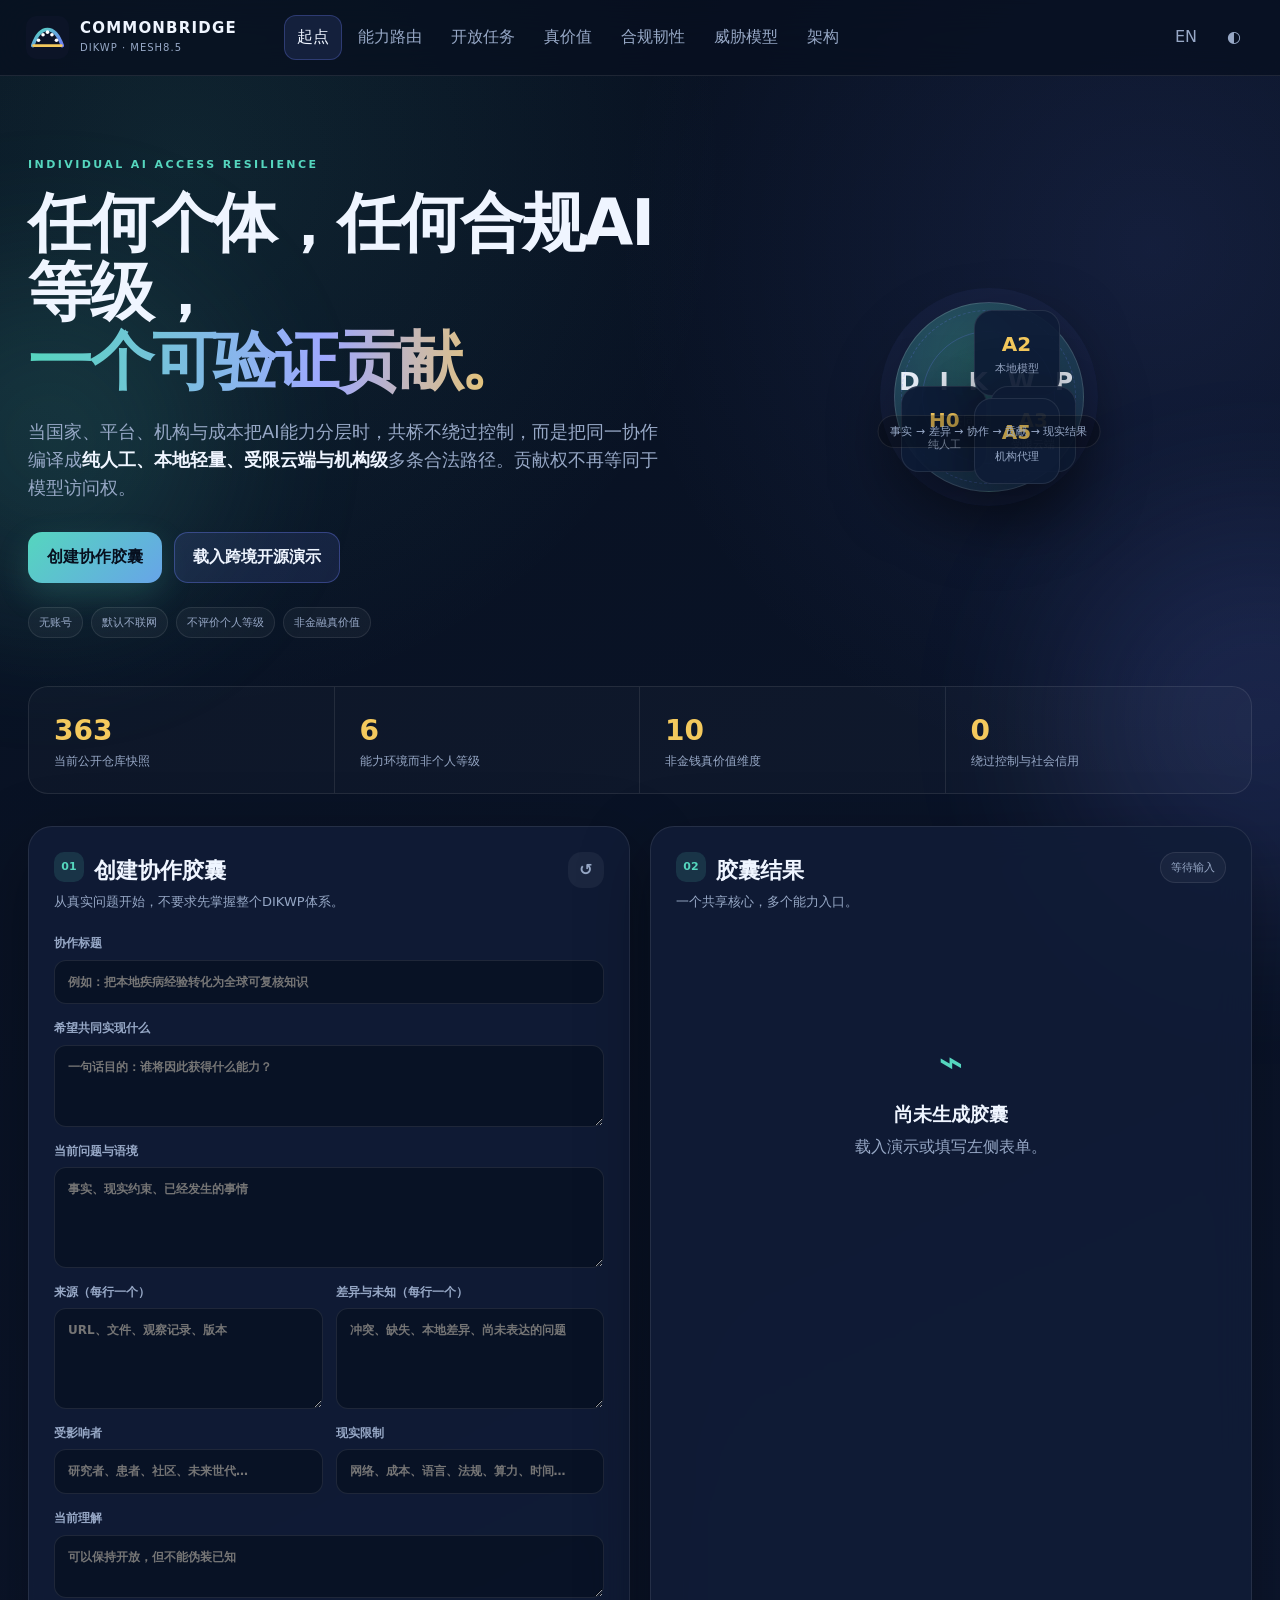
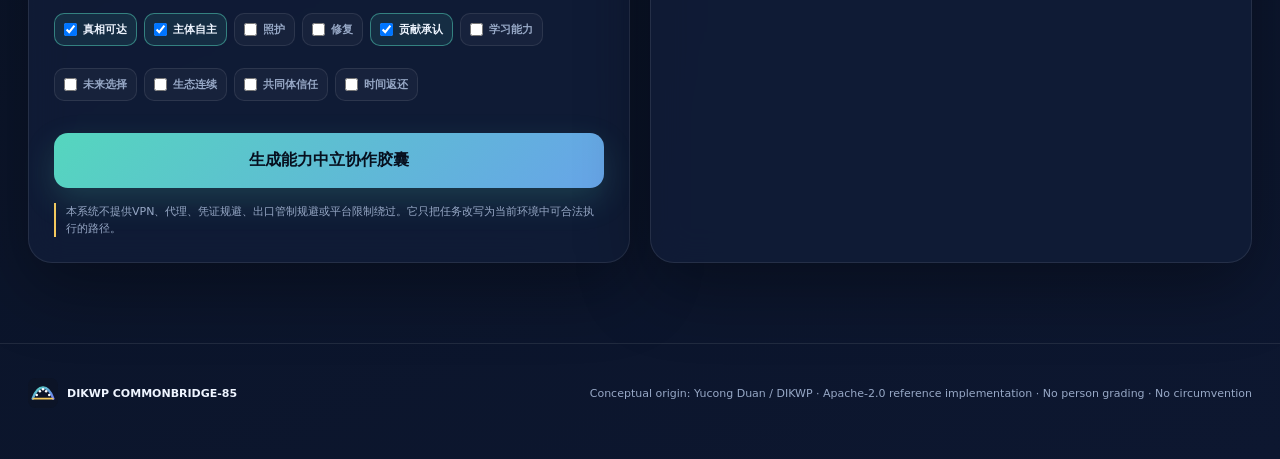
==== source-distribution/DIKWP_COMMONBRIDGE_85_v1.0.0-867617ef44/source/index.html @ e7e474ba "Expose archived source with bilingual entry points and provenance Preserve all original remote root " ====
<!doctype html>
<html lang="zh-CN">
<head>
  <meta charset="utf-8">
  <meta name="viewport" content="width=device-width, initial-scale=1">
  <meta name="description" content="任何个体、任何合规AI等级、一个可验证贡献。DIKWP COMMONBRIDGE-85离线优先协作系统。">
  <title>共桥 COMMONBRIDGE-85</title>
  <link rel="icon" href="assets/logo.svg" type="image/svg+xml">
  <link rel="manifest" href="manifest.webmanifest">
  <meta name="theme-color" content="#07101f">
  <link rel="stylesheet" href="assets/styles.css">
</head>
<body>
  <div class="ambient ambient-a"></div><div class="ambient ambient-b"></div>
  <header class="topbar">
    <a class="brand" href="#home" aria-label="COMMONBRIDGE-85 home">
      <img src="assets/logo.svg" alt="COMMONBRIDGE-85 标志">
      <span><b>COMMONBRIDGE</b><small>DIKWP · MESH8.5</small></span>
    </a>
    <nav class="topnav" aria-label="Main navigation">
      <button data-view="home" class="active">起点</button>
      <button data-view="route">能力路由</button>
      <button data-view="calls">开放任务</button>
      <button data-view="value">真价值</button>
      <button data-view="policy">合规韧性</button>
      <button data-view="threat">威胁模型</button>
      <button data-view="architecture">架构</button>
    </nav>
    <div class="top-actions">
      <button id="langBtn" class="ghost">EN</button>
      <button id="themeBtn" class="ghost" aria-label="切换主题">◐</button>
    </div>
  </header>

  <main>
    <section id="view-home" class="view active">
      <div class="hero">
        <div class="hero-copy">
          <div class="eyebrow">INDIVIDUAL AI ACCESS RESILIENCE</div>
          <h1>任何个体，任何合规AI等级，<br><span>一个可验证贡献。</span></h1>
          <p>当国家、平台、机构与成本把AI能力分层时，共桥不绕过控制，而是把同一协作编译成<strong>纯人工、本地轻量、受限云端与机构级</strong>多条合法路径。贡献权不再等同于模型访问权。</p>
          <div class="hero-actions"><button class="primary" data-scroll="#capsule">创建协作胶囊</button><button class="secondary" id="loadDemo">载入跨境开源演示</button></div>
          <div class="promise-row"><span>无账号</span><span>默认不联网</span><span>不评价个人等级</span><span>非金融真价值</span></div>
        </div>
        <div class="hero-visual" aria-label="Capability-neutral collaboration map">
          <div class="orbit orbit-1"></div><div class="orbit orbit-2"></div>
          <div class="core-node"><b>D I K W P</b><small>共同语义核心</small></div>
          <div class="sat sat-1"><b>H0</b><small>纯人工</small></div>
          <div class="sat sat-2"><b>A2</b><small>本地模型</small></div>
          <div class="sat sat-3"><b>A3</b><small>受限云端</small></div>
          <div class="sat sat-4"><b>A5</b><small>机构代理</small></div>
          <div class="worldline">事实 → 差异 → 协作 → 贡献 → 现实结果</div>
        </div>
      </div>

      <div class="metric-strip">
        <div><strong>363</strong><span>当前公开仓库快照</span></div>
        <div><strong>6</strong><span>能力环境而非个人等级</span></div>
        <div><strong>10</strong><span>非金钱真价值维度</span></div>
        <div><strong>0</strong><span>绕过控制与社会信用</span></div>
      </div>

      <section id="capsule" class="workspace two-col">
        <div class="panel form-panel">
          <div class="panel-head"><div><span class="step">01</span><h2>创建协作胶囊</h2><p>从真实问题开始，不要求先掌握整个DIKWP体系。</p></div><button id="clearBtn" class="icon-btn" title="清空">↺</button></div>
          <label>协作标题<input id="title" placeholder="例如：把本地疾病经验转化为全球可复核知识"></label>
          <label>希望共同实现什么<textarea id="purpose" rows="3" placeholder="一句话目的：谁将因此获得什么能力？"></textarea></label>
          <label>当前问题与语境<textarea id="problem" rows="4" placeholder="事实、现实约束、已经发生的事情"></textarea></label>
          <div class="field-grid">
            <label>来源（每行一个）<textarea id="sources" rows="4" placeholder="URL、文件、观察记录、版本"></textarea></label>
            <label>差异与未知（每行一个）<textarea id="differences" rows="4" placeholder="冲突、缺失、本地差异、尚未表达的问题"></textarea></label>
          </div>
          <div class="field-grid">
            <label>受影响者<input id="affected" placeholder="研究者、患者、社区、未来世代…"></label>
            <label>现实限制<input id="constraints" placeholder="网络、成本、语言、法规、算力、时间…"></label>
          </div>
          <label>当前理解<textarea id="understanding" rows="2" placeholder="可以保持开放，但不能伪装已知"></textarea></label>
          <div class="value-picker" id="valuePicker" aria-label="非金钱真价值"></div>
          <button id="compileBtn" class="primary full">生成能力中立协作胶囊</button>
          <p class="boundary">本系统不提供VPN、代理、凭证规避、出口管制规避或平台限制绕过。它只把任务改写为当前环境中可合法执行的路径。</p>
        </div>

        <div class="panel result-panel">
          <div class="panel-head"><div><span class="step">02</span><h2>胶囊结果</h2><p>一个共享核心，多个能力入口。</p></div><div class="badge" id="capsuleStatus">等待输入</div></div>
          <div id="capsuleEmpty" class="empty-state"><div class="empty-icon">⌁</div><h3>尚未生成胶囊</h3><p>载入演示或填写左侧表单。</p></div>
          <div id="capsuleResult" class="hidden">
            <div class="decision-card"><small>唯一首选行动</small><h3 id="primaryAction"></h3><div class="idline"><span id="capsuleId"></span><button id="copyCapsule">复制JSON</button><button id="downloadCapsule">下载</button></div></div>
            <div class="dikwp-grid">
              <article class="d-card"><b>D</b><h4>来源与事实</h4><div id="dOut"></div></article>
              <article class="i-card"><b>I</b><h4>差异与未知</h4><div id="iOut"></div></article>
              <article class="k-card"><b>K</b><h4>当前理解</h4><div id="kOut"></div></article>
              <article class="w-card"><b>W</b><h4>受影响世界</h4><div id="wOut"></div></article>
              <article class="p-card"><b>P</b><h4>目的与行动</h4><div id="pOut"></div></article>
            </div>
            <div class="task-list"><h3>能力中立任务分解</h3><div id="taskCards"></div></div>
          </div>
        </div>
      </section>
    </section>

    <section id="view-route" class="view">
      <div class="section-title"><span>CAPABILITY-NEUTRAL COMPILER</span><h1>不让模型访问权决定贡献权</h1><p>描述当前环境，而不是给人永久分级。每个环境档案都有时效，可以随地点、时间与政策改变。</p></div>
      <div class="workspace two-col route-workspace">
        <div class="panel form-panel">
          <div class="panel-head"><div><span class="step">03</span><h2>声明当前环境</h2></div></div>
          <label>能力环境<select id="tier"></select></label>
          <div class="toggle-grid">
            <label class="toggle"><input type="checkbox" id="network"><span></span>网络可用</label>
            <label class="toggle"><input type="checkbox" id="cloud"><span></span>允许云端AI</label>
            <label class="toggle"><input type="checkbox" id="local"><span></span>允许本地AI</label>
            <label class="toggle"><input type="checkbox" id="qualified"><span></span>有合格领域复核者</label>
          </div>
          <div class="field-grid"><label>数据输出<select id="dataExport"><option value="public_only">仅公开数据</option><option value="hash_only">仅哈希与汇总</option><option value="local_only">仅本地</option><option value="none">禁止输出</option></select></label><label>身份披露<select id="identity"><option value="pseudonymous">化名</option><option value="minimal">最小披露</option><option value="public">公开</option></select></label></div>
          <label>司法辖区标签<input id="jurisdiction" value="USER_DECLARED" placeholder="仅用于记录，不提供法律结论"></label>
          <label>技能<input id="skills" placeholder="翻译、临床、编程、社区经验、复核…"></label>
          <button id="routeBtn" class="primary full">生成当前环境的合法协作路径</button>
          <p class="boundary">“能力环境”不是人的价值等级，不用于就业、信贷、社会资格、边境或公民评分。</p>
        </div>
        <div class="panel result-panel">
          <div class="panel-head"><div><span class="step">04</span><h2>路由计划</h2><p>优先保留纯人工和本地路径。</p></div><div class="badge" id="routeStatus">等待胶囊</div></div>
          <div id="routeEmpty" class="empty-state"><div class="empty-icon">⇄</div><h3>先生成协作胶囊</h3><p>随后系统会为当前环境编译路径。</p></div>
          <div id="routeResult" class="hidden"><div class="decision-card"><small>当前唯一首选任务</small><h3 id="routePrimary"></h3><div class="idline"><span id="routeId"></span><button id="copyRoute">复制JSON</button></div></div><div id="routeTable"></div></div>
        </div>
      </div>
    </section>

    <section id="view-calls" class="view">
      <div class="section-title"><span>PROACTIVE OPEN CALLS</span><h1>系统主动寻找缺失贡献，而不是等待中心机构分配资格</h1><p>优先发布纯人工、本地知识、翻译、独立复核和现实结果任务。</p></div>
      <div class="panel wide"><div class="panel-head"><div><h2>开放任务雷达</h2><p>没有资金也可以贡献；没有高等级模型也可以贡献。</p></div><button id="refreshCalls" class="secondary">重新生成</button></div><div id="openCalls" class="call-grid"></div></div>
    </section>

    <section id="view-value" class="view">
      <div class="section-title"><span>NON-MONETARY TRUE VALUE</span><h1>记录贡献，不把人变成分数</h1><p>真价值凭证不可交易、不可转让、不可形成社会信用，只在具体任务与观察结果范围内成立。</p></div>
      <div class="workspace two-col">
        <div class="panel form-panel">
          <div class="panel-head"><div><span class="step">05</span><h2>登记贡献</h2></div></div>
          <label>贡献者显示名<input id="contributor" placeholder="可使用化名"></label>
          <label>任务ID<input id="taskId" placeholder="将自动带入首选任务"></label>
          <label>贡献摘要<textarea id="contributionSummary" rows="4" placeholder="完成了什么？保留了哪些差异？"></textarea></label>
          <label>来源与工件<textarea id="contributionSources" rows="3" placeholder="每行一个URL、文件名或内容摘要"></textarea></label>
          <label>尚未解决<textarea id="contributionUnresolved" rows="2"></textarea></label>
          <button id="contributeBtn" class="primary full">生成贡献记录</button>
          <hr>
          <label>现实结果<textarea id="outcomeSummary" rows="3" placeholder="只有观察到结果后，才能形成观察型真价值凭证"></textarea></label>
          <div class="field-grid"><label>受益者<input id="benefited" placeholder="谁实际受益"></label><label>负担或伤害<input id="burdened" placeholder="谁承担了什么"></label></div>
          <label>结果证据<textarea id="outcomeEvidence" rows="3" placeholder="每行一个可复核证据"></textarea></label>
          <div class="value-picker" id="receiptValuePicker"></div>
          <label class="toggle"><input type="checkbox" id="observed"><span></span>现实效果已经观察</label>
          <button id="receiptBtn" class="secondary full">生成非金融真价值凭证</button>
        </div>
        <div class="panel result-panel"><div class="panel-head"><div><h2>贡献与真价值</h2><p>一次贡献不能变成对人格的永久评价。</p></div></div><div id="valueEmpty" class="empty-state"><div class="empty-icon">∞</div><h3>尚未登记贡献</h3></div><div id="valueResult" class="hidden"></div></div>
      </div>
    </section>

    <section id="view-policy" class="view">
      <div class="section-title"><span>COMPLIANCE-FIRST RESILIENCE</span><h1>不突破法律边界，突破能力垄断</h1><p>控制越严格，系统越应保留人工、离线、可解释、最小数据和可申诉路径，而不是制造秘密规避。</p></div>
      <div class="policy-grid">
        <article><b>01</b><h3>任务分级，不给人分级</h3><p>系统只描述当前工具环境与任务敏感度。它不形成永久个人等级，也不用于社会资格判断。</p></article>
        <article><b>02</b><h3>降级执行，不绕过控制</h3><p>云端受限时转向本地或人工；数据不能输出时仅交换模式、摘要、聚合或哈希。</p></article>
        <article><b>03</b><h3>延迟容忍交换</h3><p>内容寻址ZIP可经用户合法控制的文件、邮件、移动存储或机构通道交换并离线核验。</p></article>
        <article><b>04</b><h3>生成内容可识别</h3><p>保留模型、版本、提示、人工修订和来源元数据，不帮助删除或伪造生成标识。</p></article>
        <article><b>05</b><h3>高影响最小复核</h3><p>医疗、法律、金融、就业和公共安全的决定性步骤进入合格复核，不让所有前置工作停摆。</p></article>
        <article><b>06</b><h3>政策档案由用户声明</h3><p>参考实现不假装自动给出全球法律意见；当地义务应由合法主体更新和复核。</p></article>
      </div>
    </section>

    <section id="view-threat" class="view">
      <div class="section-title"><span>ADVERSARIAL HUMAN MODEL</span><h1>把人性想得足够现实，才能保护开放合作</h1><p>系统默认会遭遇来源剥离、免费劳动抽取、冒充、门槛滥用、数据投毒和价值凭证游戏化。</p></div>
      <div class="threat-table" id="threatTable"></div>
    </section>

    <section id="view-architecture" class="view">
      <div class="section-title"><span>SOVEREIGN & PORTABLE</span><h1>一个共享协议，不依赖一个平台或一个模型</h1><p>D/I/K/W/P是协作核心；模型、国家、平台和算力只是可替换载体。</p></div>
      <div class="architecture-map">
        <div class="arch-row"><div class="arch-node people">个体与社区<br><small>需要 · 本地知识 · 主体权</small></div><div class="arrow">→</div><div class="arch-node capsule">协作胶囊<br><small>D/I/K/W/P · 来源 · 任务 · 权利</small></div><div class="arrow">→</div><div class="arch-node router">能力中立编译器<br><small>人工 / 本地 / 云端 / 机构</small></div></div>
        <div class="arch-row"><div class="arch-node profile">环境与政策档案<br><small>用户声明 · 有时效 · 非个人等级</small></div><div class="arrow">↕</div><div class="arch-node exchange">离线交换包<br><small>Manifest · SHA-256 · 可延迟</small></div><div class="arrow">↕</div><div class="arch-node ledger">贡献与真价值账本<br><small>非金融 · 范围有限 · 可纠错</small></div></div>
        <div class="arch-row"><div class="arch-node mesh">MESH8.5责任世界线<br><small>执行 · 现实效果 · 纠错 · 受影响者声音</small></div></div>
      </div>
      <div class="architecture-notes"><div><h3>核心不变量</h3><ul><li>不绕过法律或技术控制</li><li>不把人评级</li><li>不把真价值金融化</li><li>不让高算力垄断问题生成权</li><li>不以输出替代现实效果</li></ul></div><div><h3>主动循环</h3><ol><li>发现尚未表达的本地问题</li><li>生成最低能力可完成的任务</li><li>匹配贡献者而非排名人</li><li>保存来源与署名</li><li>观察现实结果</li><li>纠错并再开放</li></ol></div></div>
    </section>
  </main>

  <footer><div><img src="assets/logo.svg" alt=""><b>DIKWP COMMONBRIDGE-85</b></div><p>Conceptual origin: Yucong Duan / DIKWP · Apache-2.0 reference implementation · No person grading · No circumvention</p></footer>
  <div id="toast" role="status"></div>
  <script src="assets/app.js"></script>
</body>
</html>
---- source-distribution/DIKWP_COMMONBRIDGE_85_v1.0.0-867617ef44/source/assets/styles.css ----
:root{
  --bg:#07101f;--bg2:#0d1730;--panel:rgba(17,29,55,.86);--panel2:#111f3c;--text:#eff5ff;--muted:#97a8c6;
  --line:rgba(255,255,255,.09);--mint:#55d6be;--blue:#7082ff;--gold:#f4c95d;--red:#ff7e87;--shadow:0 24px 70px rgba(0,0,0,.35);
  --radius:24px;--radius2:16px;--max:1480px;
}
[data-theme="light"]{--bg:#eef4fb;--bg2:#f8fbff;--panel:rgba(255,255,255,.88);--panel2:#fff;--text:#101b31;--muted:#5b6b86;--line:rgba(14,32,64,.12);--shadow:0 20px 55px rgba(31,58,98,.12)}
*{box-sizing:border-box}html{scroll-behavior:smooth}body{margin:0;background:radial-gradient(circle at 14% 8%,rgba(85,214,190,.1),transparent 25%),radial-gradient(circle at 90% 12%,rgba(112,130,255,.11),transparent 25%),linear-gradient(155deg,var(--bg),var(--bg2));color:var(--text);font-family:"Noto Sans CJK SC","Microsoft YaHei",Inter,system-ui,sans-serif;min-height:100vh;line-height:1.55}.ambient{position:fixed;border-radius:50%;filter:blur(85px);opacity:.15;pointer-events:none;z-index:-2}.ambient-a{width:340px;height:340px;background:var(--mint);left:-120px;top:30%}.ambient-b{width:400px;height:400px;background:var(--blue);right:-180px;top:58%}button,input,textarea,select{font:inherit}.topbar{position:sticky;top:0;z-index:50;height:76px;display:flex;align-items:center;gap:28px;padding:0 max(26px,calc((100vw - var(--max))/2));background:rgba(7,16,31,.74);backdrop-filter:blur(20px);border-bottom:1px solid var(--line)}[data-theme="light"] .topbar{background:rgba(246,250,255,.8)}.brand{display:flex;align-items:center;gap:11px;color:var(--text);text-decoration:none;min-width:230px}.brand img{width:43px;height:43px}.brand span{display:grid;line-height:1.05}.brand b{font-size:15px;letter-spacing:.08em}.brand small{font-size:10px;color:var(--muted);margin-top:6px;letter-spacing:.1em}.topnav{display:flex;gap:3px;overflow:auto;scrollbar-width:none;flex:1}.topnav button,.ghost{border:0;background:transparent;color:var(--muted);padding:10px 13px;border-radius:12px;cursor:pointer;white-space:nowrap;transition:.2s}.topnav button:hover,.topnav button.active,.ghost:hover{background:rgba(112,130,255,.12);color:var(--text)}.topnav button.active{box-shadow:inset 0 0 0 1px rgba(112,130,255,.28)}.top-actions{display:flex;gap:4px}.view{display:none;max-width:var(--max);margin:auto;padding:0 28px 80px}.view.active{display:block}.hero{min-height:610px;display:grid;grid-template-columns:1.1fr .9fr;align-items:center;gap:54px;padding:66px 0 34px}.eyebrow,.section-title>span{font-size:11px;letter-spacing:.22em;color:var(--mint);font-weight:800}.hero h1{font-size:clamp(42px,5vw,72px);line-height:1.08;margin:16px 0 22px;letter-spacing:-.035em}.hero h1 span{background:linear-gradient(90deg,var(--mint),#9ea8ff 60%,var(--gold));-webkit-background-clip:text;background-clip:text;color:transparent}.hero-copy>p{font-size:18px;color:var(--muted);max-width:760px}.hero-copy strong{color:var(--text)}.hero-actions{display:flex;gap:12px;margin:30px 0 24px}.primary,.secondary,.icon-btn{border:0;cursor:pointer;border-radius:14px;font-weight:750;transition:.2s}.primary{background:linear-gradient(135deg,var(--mint),#67a4e8);color:#07101f;padding:13px 19px;box-shadow:0 12px 32px rgba(85,214,190,.18)}.primary:hover{transform:translateY(-1px);box-shadow:0 16px 34px rgba(85,214,190,.25)}.secondary{background:rgba(112,130,255,.12);color:var(--text);border:1px solid rgba(112,130,255,.35);padding:12px 18px}.full{width:100%;padding:15px 18px}.promise-row{display:flex;gap:8px;flex-wrap:wrap}.promise-row span,.badge,.tag{font-size:11px;padding:6px 10px;border-radius:99px;border:1px solid var(--line);background:rgba(255,255,255,.04);color:var(--muted)}.hero-visual{position:relative;aspect-ratio:1/1;max-width:540px;margin:auto;display:grid;place-items:center}.orbit{position:absolute;border:1px solid rgba(112,130,255,.25);border-radius:50%}.orbit-1{inset:15%}.orbit-2{inset:4%;border-style:dashed;animation:spin 28s linear infinite}@keyframes spin{to{transform:rotate(360deg)}}.core-node{width:190px;height:190px;border-radius:50%;display:grid;place-content:center;text-align:center;background:radial-gradient(circle at 40% 30%,rgba(85,214,190,.35),rgba(28,45,83,.95));box-shadow:0 0 0 14px rgba(112,130,255,.06),0 30px 70px rgba(0,0,0,.3);border:1px solid rgba(255,255,255,.15)}.core-node b{font-size:25px;letter-spacing:.22em}.core-node small{color:var(--muted);margin-top:9px}.sat{position:absolute;width:86px;height:86px;border-radius:18px;display:grid;place-content:center;text-align:center;background:rgba(14,28,54,.93);border:1px solid var(--line);box-shadow:var(--shadow)}[data-theme="light"] .sat{background:rgba(255,255,255,.94)}.sat b{font-size:20px;color:var(--gold)}.sat small{font-size:11px;color:var(--muted)}.sat-1{left:4%;top:44%}.sat-2{top:4%;left:42%}.sat-3{right:4%;top:44%}.sat-4{bottom:4%;left:42%}.worldline{position:absolute;bottom:23%;left:50%;transform:translateX(-50%);width:max-content;font-size:11px;color:var(--muted);background:rgba(0,0,0,.24);border:1px solid var(--line);padding:7px 12px;border-radius:99px}.metric-strip{display:grid;grid-template-columns:repeat(4,1fr);border:1px solid var(--line);border-radius:20px;background:rgba(255,255,255,.025);overflow:hidden;margin-bottom:32px}.metric-strip>div{padding:22px 25px;border-right:1px solid var(--line);display:grid}.metric-strip>div:last-child{border-right:0}.metric-strip strong{font-size:28px;color:var(--gold)}.metric-strip span{font-size:12px;color:var(--muted)}.workspace{display:grid;gap:20px}.two-col{grid-template-columns:1fr 1fr}.panel{background:var(--panel);border:1px solid var(--line);border-radius:var(--radius);box-shadow:var(--shadow);padding:25px;backdrop-filter:blur(18px)}.wide{margin-top:28px}.panel-head{display:flex;justify-content:space-between;align-items:flex-start;gap:16px;margin-bottom:22px}.panel-head h2{margin:2px 0;font-size:22px}.panel-head p{margin:4px 0 0;color:var(--muted);font-size:13px}.step{display:inline-grid;place-items:center;width:30px;height:30px;border-radius:10px;background:rgba(85,214,190,.14);color:var(--mint);font-size:11px;font-weight:800;float:left;margin-right:10px}.icon-btn{width:36px;height:36px;background:rgba(255,255,255,.05);color:var(--muted)}label{display:grid;gap:7px;margin-bottom:15px;color:var(--muted);font-size:12px;font-weight:650}input,textarea,select{width:100%;background:rgba(4,12,26,.52);color:var(--text);border:1px solid var(--line);border-radius:12px;padding:12px 13px;outline:none;resize:vertical}[data-theme="light"] input,[data-theme="light"] textarea,[data-theme="light"] select{background:#f6f9fd}input:focus,textarea:focus,select:focus{border-color:rgba(85,214,190,.65);box-shadow:0 0 0 3px rgba(85,214,190,.1)}.field-grid{display:grid;grid-template-columns:1fr 1fr;gap:13px}.value-picker{display:flex;gap:7px;flex-wrap:wrap;margin:7px 0 17px}.value-chip{display:flex;align-items:center;gap:6px;padding:7px 9px;border-radius:10px;background:rgba(255,255,255,.035);border:1px solid var(--line);font-size:11px;color:var(--muted);cursor:pointer}.value-chip:has(input:checked){border-color:rgba(85,214,190,.5);color:var(--text);background:rgba(85,214,190,.1)}.value-chip input{width:auto;margin:0}.boundary{font-size:11px;color:var(--muted);border-left:2px solid var(--gold);padding-left:10px;margin:15px 0 0}.empty-state{min-height:320px;display:grid;place-content:center;text-align:center;color:var(--muted)}.empty-state h3{color:var(--text);margin:6px 0}.empty-state p{margin:0}.empty-icon{font-size:42px;color:var(--mint)}.hidden{display:none!important}.decision-card{border:1px solid rgba(85,214,190,.24);background:linear-gradient(135deg,rgba(85,214,190,.12),rgba(112,130,255,.08));border-radius:18px;padding:18px;margin-bottom:17px}.decision-card small{color:var(--mint);font-weight:800;letter-spacing:.08em}.decision-card h3{font-size:20px;margin:6px 0 14px}.idline{display:flex;align-items:center;gap:8px;flex-wrap:wrap;color:var(--muted);font-size:10px}.idline span{margin-right:auto}.idline button{border:1px solid var(--line);background:rgba(255,255,255,.04);color:var(--muted);border-radius:8px;padding:5px 8px;cursor:pointer}.dikwp-grid{display:grid;grid-template-columns:repeat(5,1fr);gap:8px}.dikwp-grid article{min-height:150px;border-radius:14px;padding:13px;border:1px solid var(--line);background:rgba(255,255,255,.025)}.dikwp-grid article>b{font-size:20px}.dikwp-grid h4{font-size:12px;margin:3px 0 9px}.dikwp-grid div{font-size:10px;color:var(--muted);overflow-wrap:anywhere}.dikwp-grid ul{padding-left:14px;margin:0}.d-card>b{color:#64d7f0}.i-card>b{color:#ff9b8a}.k-card>b{color:#b4a1ff}.w-card>b{color:#f4c95d}.p-card>b{color:#55d6be}.task-list h3{font-size:14px;margin:19px 0 10px}.task-item{display:grid;grid-template-columns:36px 1fr auto;gap:10px;align-items:center;padding:10px 0;border-top:1px solid var(--line)}.task-icon{width:32px;height:32px;border-radius:9px;display:grid;place-items:center;background:rgba(112,130,255,.12);color:var(--blue);font-size:11px}.task-item b{font-size:12px}.task-item p{font-size:10px;color:var(--muted);margin:2px 0}.task-item .tag{font-size:9px}.section-title{padding:70px 0 24px;max-width:920px}.section-title h1{font-size:clamp(32px,4vw,56px);line-height:1.12;margin:10px 0 15px;letter-spacing:-.03em}.section-title p{font-size:16px;color:var(--muted)}.toggle-grid{display:grid;grid-template-columns:1fr 1fr;gap:9px;margin-bottom:15px}.toggle{display:flex;align-items:center;gap:9px;border:1px solid var(--line);border-radius:12px;padding:11px;margin:0;cursor:pointer}.toggle input{display:none}.toggle span{width:33px;height:19px;border-radius:20px;background:rgba(255,255,255,.09);position:relative;transition:.2s}.toggle span:after{content:"";width:13px;height:13px;border-radius:50%;background:var(--muted);position:absolute;left:3px;top:3px;transition:.2s}.toggle input:checked+span{background:rgba(85,214,190,.28)}.toggle input:checked+span:after{transform:translateX(14px);background:var(--mint)}.route-table{display:grid;gap:8px}.route-row{display:grid;grid-template-columns:30px 1.1fr .7fr .9fr;gap:9px;align-items:center;border:1px solid var(--line);border-radius:13px;padding:10px}.route-row .status{font-size:9px;color:var(--gold)}.route-row .route{font-size:9px;color:var(--muted);overflow-wrap:anywhere}.call-grid{display:grid;grid-template-columns:repeat(3,1fr);gap:12px}.call-card{border:1px solid var(--line);border-radius:16px;padding:16px;background:rgba(255,255,255,.025);transition:.2s}.call-card:hover{transform:translateY(-2px);border-color:rgba(85,214,190,.35)}.call-card h3{font-size:14px;margin:7px 0}.call-card p{font-size:11px;color:var(--muted)}.call-meta{display:flex;gap:5px;flex-wrap:wrap}.call-meta span{font-size:9px;padding:4px 7px;border-radius:8px;background:rgba(112,130,255,.1);color:var(--muted)}hr{border:0;border-top:1px solid var(--line);margin:20px 0}.value-receipt{border:1px solid rgba(244,201,93,.28);background:linear-gradient(135deg,rgba(244,201,93,.11),rgba(85,214,190,.05));border-radius:18px;padding:18px}.value-vector{display:grid;grid-template-columns:1fr 1fr;gap:8px;margin-top:13px}.value-dim{display:flex;justify-content:space-between;padding:8px;border-radius:10px;border:1px solid var(--line);font-size:10px;color:var(--muted)}.value-dim.on{color:var(--text);border-color:rgba(244,201,93,.35);background:rgba(244,201,93,.07)}.policy-grid{display:grid;grid-template-columns:repeat(3,1fr);gap:14px}.policy-grid article{background:var(--panel);border:1px solid var(--line);border-radius:18px;padding:20px}.policy-grid article>b{color:var(--mint);font-size:12px}.policy-grid h3{font-size:17px;margin:10px 0 7px}.policy-grid p{font-size:12px;color:var(--muted)}.threat-table{display:grid;gap:10px}.threat-row{display:grid;grid-template-columns:.7fr 1.3fr 1.5fr;gap:14px;border:1px solid var(--line);border-radius:15px;padding:15px;background:var(--panel)}.threat-row h3{font-size:14px;margin:0}.threat-row p{font-size:11px;color:var(--muted);margin:0}.threat-row strong{font-size:11px;color:var(--gold)}.architecture-map{display:grid;gap:22px;padding:30px;background:var(--panel);border:1px solid var(--line);border-radius:var(--radius);box-shadow:var(--shadow)}.arch-row{display:flex;align-items:center;justify-content:center;gap:14px}.arch-node{min-width:210px;text-align:center;border-radius:16px;padding:18px;border:1px solid var(--line);background:rgba(255,255,255,.025);font-weight:750}.arch-node small{font-weight:400;color:var(--muted)}.arch-node.capsule,.arch-node.mesh{border-color:rgba(85,214,190,.35);background:rgba(85,214,190,.08)}.arch-node.router{border-color:rgba(112,130,255,.35);background:rgba(112,130,255,.08)}.arrow{font-size:24px;color:var(--muted)}.architecture-notes{display:grid;grid-template-columns:1fr 1fr;gap:15px;margin-top:15px}.architecture-notes>div{background:var(--panel);border:1px solid var(--line);border-radius:18px;padding:20px}.architecture-notes li{color:var(--muted);margin:7px 0;font-size:12px}footer{max-width:var(--max);margin:auto;padding:30px 28px 46px;border-top:1px solid var(--line);display:flex;justify-content:space-between;gap:20px;align-items:center;color:var(--muted);font-size:11px}footer div{display:flex;align-items:center;gap:9px;color:var(--text)}footer img{width:30px;height:30px}#toast{position:fixed;bottom:24px;left:50%;transform:translate(-50%,20px);opacity:0;background:#101c35;color:#fff;padding:10px 15px;border-radius:11px;border:1px solid var(--line);z-index:100;transition:.2s;pointer-events:none}#toast.show{opacity:1;transform:translate(-50%,0)}
@media(max-width:1080px){.topnav{display:none}.hero{grid-template-columns:1fr}.hero-visual{max-width:440px}.two-col{grid-template-columns:1fr}.call-grid,.policy-grid{grid-template-columns:1fr 1fr}.dikwp-grid{grid-template-columns:repeat(3,1fr)}.threat-row{grid-template-columns:1fr}.arch-row{flex-wrap:wrap}.arrow{transform:rotate(90deg)}}
@media(max-width:700px){.topbar{padding:0 15px}.brand{min-width:auto}.brand span{display:none}.view{padding:0 14px 60px}.hero{padding-top:38px}.hero h1{font-size:39px}.hero-copy>p{font-size:15px}.hero-visual{max-width:330px}.sat{width:64px;height:64px}.core-node{width:145px;height:145px}.core-node b{font-size:19px}.worldline{display:none}.metric-strip{grid-template-columns:1fr 1fr}.metric-strip>div:nth-child(2){border-right:0}.metric-strip>div:nth-child(-n+2){border-bottom:1px solid var(--line)}.field-grid,.toggle-grid,.value-vector,.architecture-notes{grid-template-columns:1fr}.dikwp-grid{grid-template-columns:1fr 1fr}.call-grid,.policy-grid{grid-template-columns:1fr}.panel{padding:18px}.route-row{grid-template-columns:26px 1fr}.route-row .status,.route-row .route{grid-column:2}.arch-node{min-width:100%;width:100%}.hero-actions{flex-direction:column}.hero-actions button{width:100%}footer{flex-direction:column;align-items:flex-start}}
@media print{.topbar,.hero-actions,.form-panel,footer,#toast{display:none!important}body{background:white;color:#111}.view{display:block!important;page-break-after:always}.panel,.architecture-map{box-shadow:none;background:white;border:1px solid #ddd}.result-panel{width:100%}.hero{min-height:auto}.hero-visual{display:none}}
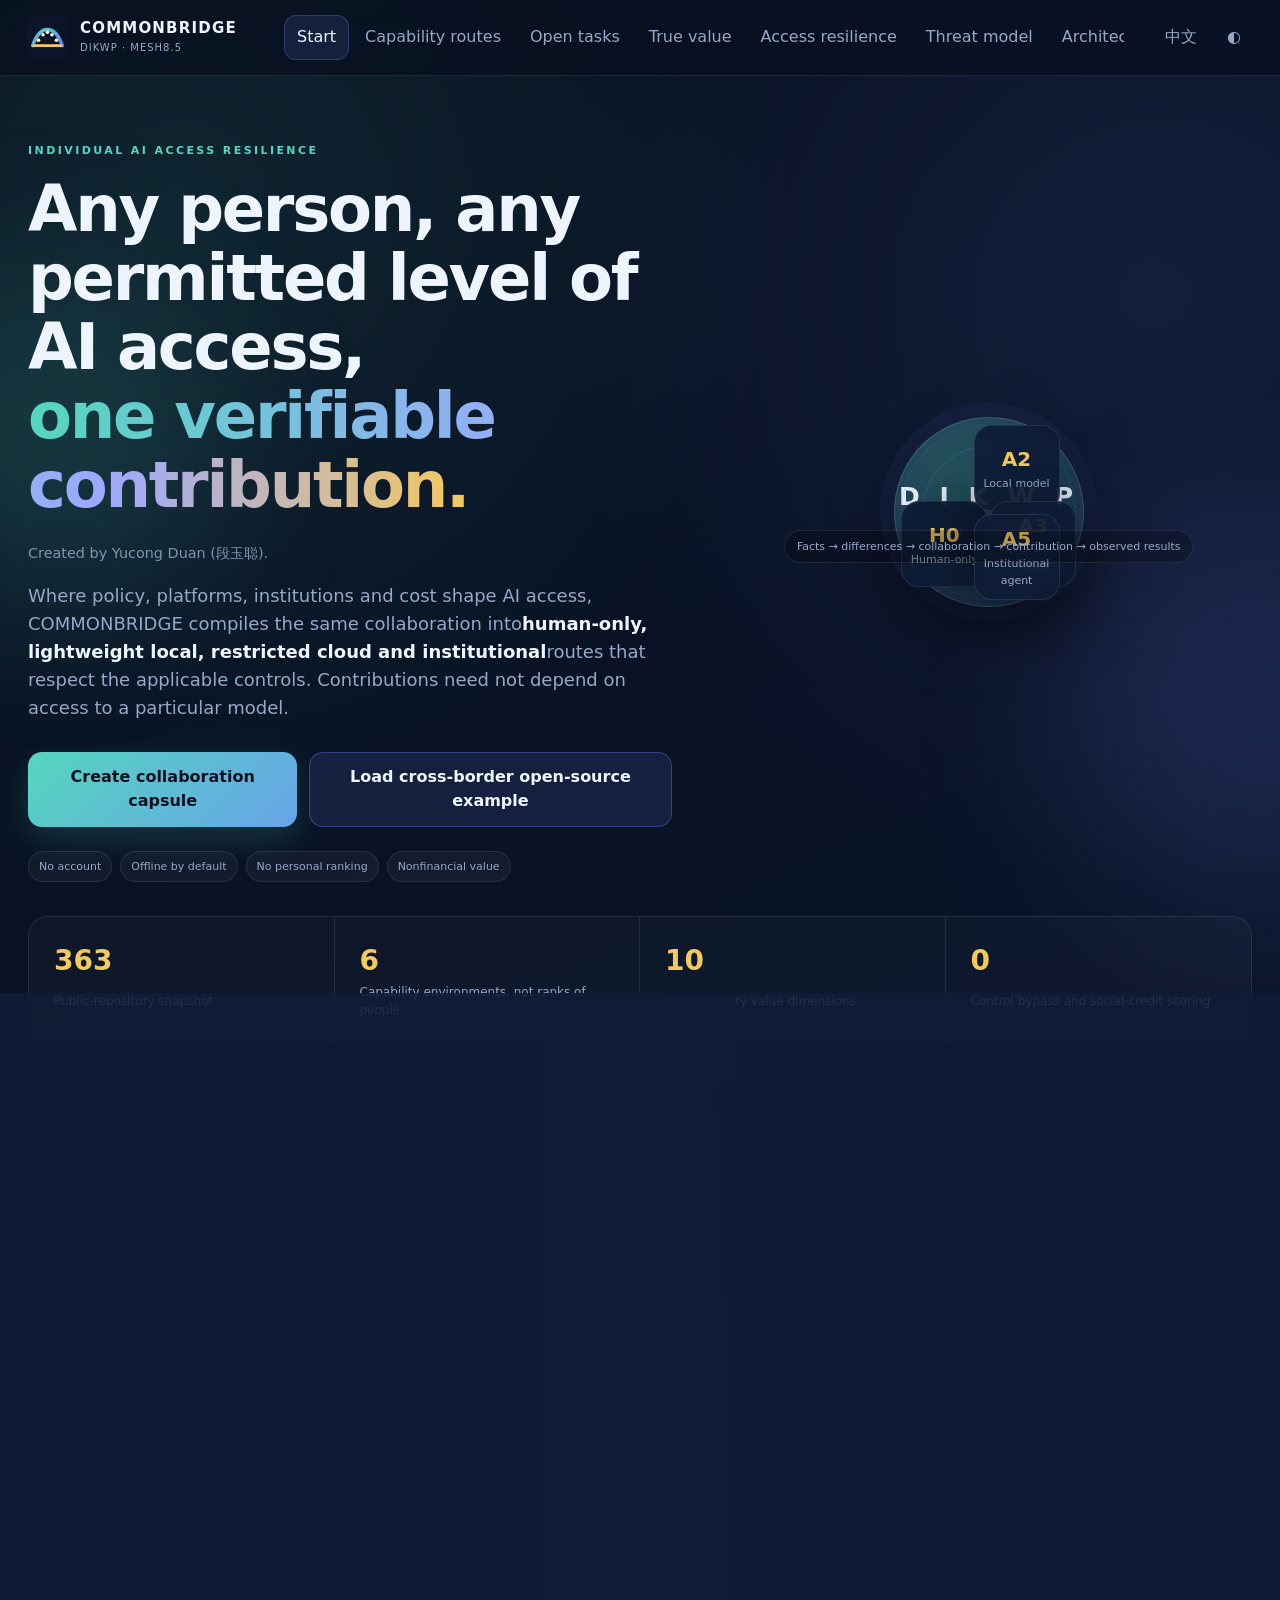
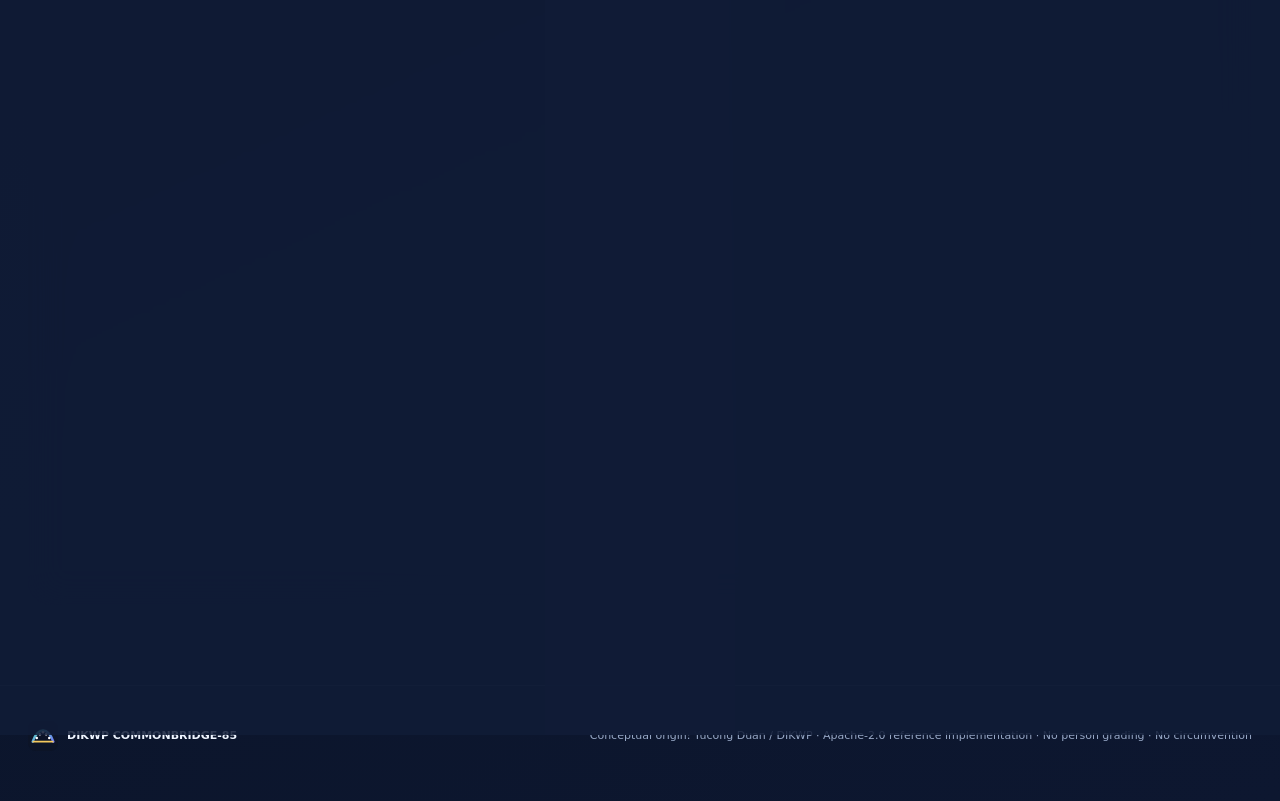
==== commit d384fa6d: "Make the interface English-first and clarify project authorship Add Yucong Duan (段玉聪) as project cre" ====
--- a/source-distribution/DIKWP_COMMONBRIDGE_85_v1.0.0-867617ef44/source/index.html
+++ b/source-distribution/DIKWP_COMMONBRIDGE_85_v1.0.0-867617ef44/source/index.html
@@ -1,5 +1,5 @@
 <!doctype html>
-<html lang="zh-CN">
+<html lang="en">
 <head>
   <meta charset="utf-8">
   <meta name="viewport" content="width=device-width, initial-scale=1">
@@ -9,6 +9,7 @@
   <link rel="manifest" href="manifest.webmanifest">
   <meta name="theme-color" content="#07101f">
   <link rel="stylesheet" href="assets/styles.css">
+<meta name="author" content="Yucong Duan (段玉聪)">
 </head>
 <body>
   <div class="ambient ambient-a"></div><div class="ambient ambient-b"></div>
@@ -38,6 +39,7 @@
         <div class="hero-copy">
           <div class="eyebrow">INDIVIDUAL AI ACCESS RESILIENCE</div>
           <h1>任何个体，任何合规AI等级，<br><span>一个可验证贡献。</span></h1>
+<p data-project-creator="true" style="font-size:.9rem;line-height:1.5;opacity:.85;margin:.5rem 0 1rem">Created by Yucong Duan (段玉聪).</p>
           <p>当国家、平台、机构与成本把AI能力分层时，共桥不绕过控制，而是把同一协作编译成<strong>纯人工、本地轻量、受限云端与机构级</strong>多条合法路径。贡献权不再等同于模型访问权。</p>
           <div class="hero-actions"><button class="primary" data-scroll="#capsule">创建协作胶囊</button><button class="secondary" id="loadDemo">载入跨境开源演示</button></div>
           <div class="promise-row"><span>无账号</span><span>默认不联网</span><span>不评价个人等级</span><span>非金融真价值</span></div>
@@ -183,5 +185,122 @@
   <footer><div><img src="assets/logo.svg" alt=""><b>DIKWP COMMONBRIDGE-85</b></div><p>Conceptual origin: Yucong Duan / DIKWP · Apache-2.0 reference implementation · No person grading · No circumvention</p></footer>
   <div id="toast" role="status"></div>
   <script src="assets/app.js"></script>
+
+<script id="yd-interface-config" type="application/json">{"nativeButton":"#langBtn","storageKey":"commonbridge-lang","messages":{"导出":"Export","纯人工／无AI":"Human-only / no AI","本地规则与轻量工具":"Local rules and lightweight tools","小型本地模型":"Small local model","受限云端模型":"Limited hosted model","高级云端模型":"Advanced hosted model","机构级代理与工具":"Institutional agent and tools","建立来源与版本图":"Map sources and versions","补充本地语境与缺席世界":"Add local context and absent worlds","翻译并保留语义差异":"Translate while preserving semantic differences","形成D/I/K/W/P协作骨架":"Build a D/I/K/W/P collaboration scaffold","独立复核关键主张":"Independently check decisive claims","观察现实结果并纠错":"Observe world effects and correct","真相可达":"Access to truth","主体自主":"Agency and autonomy","照护":"Care","修复":"Repair","贡献承认":"Contribution recognition","学习能力":"Learning capability","生态连续":"Ecological continuity","共同体信任":"Community trust","时间返还":"Time returned","来源剥离":"Loss of provenance","机构或平台继续使用思想，却逐渐删除原始来源。":"An institution or platform continues using ideas while gradually removing their original sources.","每个胶囊、贡献与凭证携带来源、版本、摘要和可争议归因。":"Each capsule, contribution and receipt carries provenance, version, summary and contestable attribution.","免费劳动抽取":"Extraction of unpaid labor","赞美、咨询和试用持续发生，但维护时间与现实资源不返还。":"Praise, consultation and trials continue without returning maintenance time or practical resources.","公共问题进入Issue；组织专属工作进入有范围的试点；价值凭证记录时间返还。":"Public questions become issues; organization-specific work becomes scoped pilots; contribution receipts record time returned.","门槛滥用":"Misuse of entry requirements","强势方把“合规”泛化为阻止弱势个体参与的理由。":"A stronger party uses vague compliance demands to block participation by less powerful individuals.","要求声明具体任务、具体限制和合法替代路径，不接受模糊的永久封锁。":"Require a specific task, restriction and lawful alternative path; reject vague permanent exclusion.","身份与资格评分":"Identity and eligibility scoring","能力环境被固化成对人的永久等级。":"Capability environments become permanent rankings of people.","环境档案有时效；系统禁止个人总分、社会信用和跨场景资格推断。":"Environment profiles expire; the system prohibits aggregate personal scores, social-credit scoring and eligibility inference across contexts.","贡献洗白":"Misattributed contributions","二次实现者将公共贡献包装成完全独立原创。":"A secondary implementation presents public contributions as entirely independent original work.","建立谱系、supersedes、差异摘要和独立贡献边界。":"Record lineage, supersedes relations, change summaries and the boundaries of independent contributions.","数据投毒":"Data poisoning","恶意协作者上传伪造来源、污染结果或删除反证。":"A malicious collaborator submits fabricated sources, contaminates results or removes counterevidence.","内容寻址、哈希清单、独立复核、残差保留与受影响者申诉。":"Use content addressing, hash manifests, independent review, retained residuals and affected-party appeals.","模型与平台锁定":"Model and platform lock-in","协作依赖一个API、一个国家或一个商业平台。":"Collaboration depends on one API, country or commercial platform.","每项核心任务必须具有人工或本地退路；交换包可离线核验。":"Every core task needs a manual or local fallback; exchange packages support offline verification.","价值凭证金融化":"Financialization of contribution receipts","非金钱贡献记录被交易、排名或转化为服从性积分。":"Nonfinancial contribution records become tradable assets, rankings or compliance points.","凭证不可转让、不可交易、范围有限、可撤销，不形成人格等级。":"Receipts are nontransferable, nontradable, scoped and revocable; they do not rank people.","冒充与代理扩权":"Impersonation and unauthorized representation","系统或他人未经授权代表段玉聪或贡献者作出承诺。":"A system or another person makes commitments for Yucong Duan or contributors without authorization.","身份性发言、许可和商业承诺必须有具名授权；默认只生成来源约束内容。":"Identity statements, licensing and commercial commitments require named authorization; default outputs remain bounded by their sources.","认知同质化":"Cognitive homogenization","高等级模型把本地问题重新压回主流议题。":"A powerful model pushes local questions back into mainstream topics.","本地语境与缺席世界被设为独立任务，不能由综合模型静默覆盖。":"Local context and absent perspectives remain independent tasks that a synthesis model cannot silently override.","低AI访问地区的地方病知识协作":"Local endemic-disease knowledge collaboration with limited AI access","让基层照护者、翻译者、研究者和模型开发者在不同AI能力下共同形成可复核的本地知识包。":"Help community caregivers, translators, researchers and model developers build reviewable local knowledge packages despite different levels of AI access.","社区观察记录 v1":"Community observation record v1","公开指南链接":"Public guideline link","本地术语表":"Local glossary","本地症状表达与国际术语不完全对应":"Local symptom descriptions do not fully correspond to international terminology","缺少独立复核":"Independent review is missing","原始数据不能跨境输出":"Raw data cannot be exported across borders","先建立来源、术语和差异图，再形成不含私人数据的可复核协作包。":"Map sources, terminology and differences first, then prepare a reviewable collaboration package without private data.","当地患者":"Local patients","基层照护者":"Community caregivers","翻译者":"Translators","未来研究者":"Future researchers","网络不稳定":"Unreliable connectivity","原始数据仅限本地":"Raw data remains local","没有高级模型":"No advanced model","请先描述一个协作问题":"Describe a collaboration problem first","协作胶囊已生成":"Collaboration capsule generated","请先生成协作胶囊":"Generate a collaboration capsule first","先形成来源、差异与有界问题":"Establish sources, differences and a bounded question first","仅在决定性步骤请求合格复核":"Request qualified review only at decisive steps","不调用云端模型":"No cloud model calls","使用人工清单并记录结果哈希":"Use a manual checklist and record the result hash","只使用已声明工具与数据":"Use only declared tools and data","保留来源、差异和生成标识":"Preserve provenance, differences and generation labels","不用AI完成相同任务清单":"Complete the same task list without AI","记录来源与结果":"Record sources and results","保持任务开放，不绕过控制":"Keep the task open without bypassing controls","合法协作路径已生成":"Permitted collaboration routes generated","人工退路":"Manual fallback","专用能力":"Specialized capability","请先生成胶囊与路由":"Generate a capsule and routes first","任务ID不在当前路由中":"Task ID is not in the current route","贡献记录已生成":"Contribution record generated","请先登记贡献":"Record a contribution first","真价值凭证已生成":"Contribution receipt generated","尚未填写摘要":"No summary entered","范围有限的非金钱贡献记录":"Scoped nonfinancial contribution record","已复制":"Copied","界面保持中文，英文数据字段可导出":"English interface","当前没有开放任务":"No open tasks","贡献记录":"Contribution records","系统对策":"System responses","模型":"Model","修订":"Revision","中文":"中文","司法辖区":"Jurisdiction","能力":"Capability","义务":"Obligation","标题":"Title","受益者":"Beneficiaries","证据":"Evidence","主体":"Party","地点":"Location","目的":"Purpose","授权":"Authorization","数据":"Data","允许":"Allowed","生成":"Generate","世界":"Scenario","当前":"Current","清空":"Clear","决定":"Decision","通道":"Channel","解释":"Interpretation","共桥 COMMONBRIDGE-85":"COMMONBRIDGE-85","COMMONBRIDGE-85 标志":"COMMONBRIDGE-85 logo","起点":"Start","能力路由":"Capability routes","开放任务":"Open tasks","真价值":"True value","合规韧性":"Access resilience","威胁模型":"Threat model","架构":"Architecture","切换主题":"Switch theme","任何个体，任何合规AI等级，":"Any person, any permitted level of AI access,","一个可验证贡献。":"one verifiable contribution.","当国家、平台、机构与成本把AI能力分层时，共桥不绕过控制，而是把同一协作编译成":"Where policy, platforms, institutions and cost shape AI access, COMMONBRIDGE compiles the same collaboration into","纯人工、本地轻量、受限云端与机构级":"human-only, lightweight local, restricted cloud and institutional","多条合法路径。贡献权不再等同于模型访问权。":"routes that respect the applicable controls. Contributions need not depend on access to a particular model.","创建协作胶囊":"Create collaboration capsule","载入跨境开源演示":"Load cross-border open-source example","无账号":"No account","默认不联网":"Offline by default","不评价个人等级":"No personal ranking","非金融真价值":"Nonfinancial value","共同语义核心":"Shared semantic core","纯人工":"Human-only","本地模型":"Local model","受限云端":"Restricted cloud","机构代理":"Institutional agent","事实 → 差异 → 协作 → 贡献 → 现实结果":"Facts → differences → collaboration → contribution → observed results","当前公开仓库快照":"Public-repository snapshot","能力环境而非个人等级":"Capability environments, not ranks of people","非金钱真价值维度":"Nonmonetary value dimensions","绕过控制与社会信用":"Control bypass and social-credit scoring","从真实问题开始，不要求先掌握整个DIKWP体系。":"Start with a practical problem; you do not need to know the whole DIKWP framework.","协作标题":"Collaboration title","例如：把本地疾病经验转化为全球可复核知识":"For example: turn local health experience into independently reviewable knowledge","希望共同实现什么":"What should we accomplish together?","一句话目的：谁将因此获得什么能力？":"In one sentence: who gains which capability?","当前问题与语境":"Current problem and context","事实、现实约束、已经发生的事情":"Facts, practical constraints and events already observed","来源（每行一个）":"Sources, one per line","URL、文件、观察记录、版本":"URL, file, observation record or version","差异与未知（每行一个）":"Differences and unknowns, one per line","冲突、缺失、本地差异、尚未表达的问题":"Conflicts, gaps, local differences and questions not yet expressed","受影响者":"Affected parties","研究者、患者、社区、未来世代…":"Researchers, patients, communities, future generations…","现实限制":"Practical constraints","网络、成本、语言、法规、算力、时间…":"Connectivity, cost, language, rules, computing capacity, time…","当前理解":"Current understanding","可以保持开放，但不能伪装已知":"Keep uncertainty explicit","非金钱真价值":"Nonmonetary value","生成能力中立协作胶囊":"Create a capability-neutral collaboration capsule","本系统不提供VPN、代理、凭证规避、出口管制规避或平台限制绕过。它只把任务改写为当前环境中可合法执行的路径。":"This tool does not provide VPNs, proxies, credential evasion, export-control evasion or platform bypass. It adapts tasks to routes permitted in the declared environment.","胶囊结果":"Capsule result","一个共享核心，多个能力入口。":"A shared core with multiple capability entry points.","等待输入":"Waiting for input","尚未生成胶囊":"No capsule generated yet","载入演示或填写左侧表单。":"Load the example or complete the form.","唯一首选行动":"Preferred next action","复制JSON":"Copy JSON","下载":"Download","来源与事实":"Sources and facts","差异与未知":"Differences and unknowns","受影响世界":"Affected worlds","目的与行动":"Purpose and action","能力中立任务分解":"Capability-neutral task decomposition","不让模型访问权决定贡献权":"Keep contribution open across levels of model access","描述当前环境，而不是给人永久分级。每个环境档案都有时效，可以随地点、时间与政策改变。":"Describe the current environment. Environment profiles expire and may change with place, time and policy; they do not permanently rank people.","声明当前环境":"Declare the current environment","能力环境":"Capability environment","网络可用":"Network available","允许云端AI":"Cloud AI permitted","允许本地AI":"Local AI permitted","有合格领域复核者":"Qualified domain reviewer available","数据输出":"Data export","仅公开数据":"Public data only","仅哈希与汇总":"Hashes and summaries only","仅本地":"Local only","禁止输出":"No export","身份披露":"Identity disclosure","化名":"Pseudonym","最小披露":"Minimum disclosure","公开":"Public","司法辖区标签":"Jurisdiction label","仅用于记录，不提供法律结论":"For the record; not a legal determination","技能":"Skills","翻译、临床、编程、社区经验、复核…":"Translation, clinical knowledge, programming, community experience, review…","生成当前环境的合法协作路径":"Generate a permitted collaboration route","“能力环境”不是人的价值等级，不用于就业、信贷、社会资格、边境或公民评分。":"Capability environments are not measures of personal worth and must not be used for employment, credit, social eligibility, border or citizenship scoring.","路由计划":"Route plan","优先保留纯人工和本地路径。":"Keep human-only and local routes available.","等待胶囊":"Waiting for a capsule","先生成协作胶囊":"Create a collaboration capsule first","随后系统会为当前环境编译路径。":"The system will then compile routes for the current environment.","当前唯一首选任务":"Current preferred task","系统主动寻找缺失贡献，而不是等待中心机构分配资格":"Find missing contributions proactively","优先发布纯人工、本地知识、翻译、独立复核和现实结果任务。":"Prioritize human work, local knowledge, translation, independent review and observed outcomes.","开放任务雷达":"Open-task radar","没有资金也可以贡献；没有高等级模型也可以贡献。":"Contribute without funding or access to an advanced model.","重新生成":"Regenerate","记录贡献，不把人变成分数":"Record contributions within their context","真价值凭证不可交易、不可转让、不可形成社会信用，只在具体任务与观察结果范围内成立。":"Value receipts are nontradeable and nontransferable, confer no social-credit rank and apply only to the specific task and observed result.","登记贡献":"Register contribution","贡献者显示名":"Contributor display name","可使用化名":"A pseudonym is allowed","任务ID":"Task ID","将自动带入首选任务":"Filled from the preferred task","贡献摘要":"Contribution summary","完成了什么？保留了哪些差异？":"What was completed, and which differences were retained?","来源与工件":"Sources and artifacts","每行一个URL、文件名或内容摘要":"One URL, filename or content summary per line","尚未解决":"Still unresolved","生成贡献记录":"Generate contribution record","现实结果":"Observed outcome","只有观察到结果后，才能形成观察型真价值凭证":"An observed-value receipt requires an observed result","谁实际受益":"Who benefited in practice?","负担或伤害":"Burdens or harm","谁承担了什么":"Who bore which burden?","结果证据":"Outcome evidence","每行一个可复核证据":"One reviewable item of evidence per line","现实效果已经观察":"The outcome has been observed","生成非金融真价值凭证":"Generate nonfinancial value receipt","贡献与真价值":"Contribution and value","一次贡献不能变成对人格的永久评价。":"A contribution does not establish a permanent judgment about a person.","尚未登记贡献":"No contribution registered yet","不突破法律边界，突破能力垄断":"Broaden participation within applicable boundaries","控制越严格，系统越应保留人工、离线、可解释、最小数据和可申诉路径，而不是制造秘密规避。":"Under tighter restrictions, preserve human, offline, explainable, minimal-data and appealable routes.","任务分级，不给人分级":"Classify tasks and environments, not people","系统只描述当前工具环境与任务敏感度。它不形成永久个人等级，也不用于社会资格判断。":"The system describes current tools and task sensitivity. It does not assign permanent personal ranks or determine social eligibility.","降级执行，不绕过控制":"Use permitted alternatives when access is limited","云端受限时转向本地或人工；数据不能输出时仅交换模式、摘要、聚合或哈希。":"Use local or human work when cloud access is restricted. Where data cannot leave, exchange only permitted schemas, summaries, aggregates or hashes.","延迟容忍交换":"Delay-tolerant exchange","内容寻址ZIP可经用户合法控制的文件、邮件、移动存储或机构通道交换并离线核验。":"Content-addressed ZIP packages can be exchanged through user-controlled files, email, removable storage or institutional channels and verified offline.","生成内容可识别":"Generated-content provenance","保留模型、版本、提示、人工修订和来源元数据，不帮助删除或伪造生成标识。":"Retain model, version, prompt, human-revision and source metadata. Do not remove or falsify generation identifiers.","高影响最小复核":"Focused review for consequential steps","医疗、法律、金融、就业和公共安全的决定性步骤进入合格复核，不让所有前置工作停摆。":"Medical, legal, financial, employment and public-safety decisions require qualified review; preparatory work can proceed within its scope.","政策档案由用户声明":"User-declared policy profiles","参考实现不假装自动给出全球法律意见；当地义务应由合法主体更新和复核。":"The reference implementation does not provide automated worldwide legal advice. Responsible local parties must update and review applicable obligations.","把人性想得足够现实，才能保护开放合作":"Plan for realistic threats to open cooperation","系统默认会遭遇来源剥离、免费劳动抽取、冒充、门槛滥用、数据投毒和价值凭证游戏化。":"Consider source stripping, uncompensated labor extraction, impersonation, gatekeeping abuse, data poisoning and manipulation of value receipts.","一个共享协议，不依赖一个平台或一个模型":"A shared protocol across platforms and models","D/I/K/W/P是协作核心；模型、国家、平台和算力只是可替换载体。":"D/I/K/W/P form the collaboration core; models, platforms, jurisdictions and computing infrastructure are changeable conditions.","个体与社区":"Individuals and communities","需要 · 本地知识 · 主体权":"Needs · Local knowledge · Agency","协作胶囊":"Collaboration capsule","D/I/K/W/P · 来源 · 任务 · 权利":"D/I/K/W/P · Sources · Tasks · Rights","能力中立编译器":"Capability-neutral compiler","人工 / 本地 / 云端 / 机构":"Human / Local / Cloud / Institutional","环境与政策档案":"Environment and policy profile","用户声明 · 有时效 · 非个人等级":"User-declared · Time-limited · No personal ranking","离线交换包":"Offline exchange package","Manifest · SHA-256 · 可延迟":"Manifest · SHA-256 · Delay-tolerant","贡献与真价值账本":"Contribution and value ledger","非金融 · 范围有限 · 可纠错":"Nonfinancial · Bounded · Correctable","MESH8.5责任世界线":"MESH 8.5 responsibility record","执行 · 现实效果 · 纠错 · 受影响者声音":"Execution · Observed effects · Correction · Affected parties","核心不变量":"Core invariants","不绕过法律或技术控制":"Respect legal and technical controls","不把人评级":"No ranking of people","不把真价值金融化":"No financialization of value receipts","不让高算力垄断问题生成权":"Keep problem formulation open across levels of computing access","不以输出替代现实效果":"Distinguish an output from an observed outcome","主动循环":"Active cycle","发现尚未表达的本地问题":"Find unexpressed local problems","生成最低能力可完成的任务":"Create tasks for the minimum required capability","匹配贡献者而非排名人":"Match contributors to tasks without ranking people","保存来源与署名":"Preserve sources and attribution","观察现实结果":"Observe actual results","纠错并再开放":"Correct and reopen","主张":"Claim","发现":"Findings","模式":"Mode","未来选择":"Future options","可纠错":"Correctability","共同体":"Community","机构":"Institution","现实效果":"Real-world effects","未知":"Unknown","稳定":"Stable","依赖":"Dependence","载体":"Entity","系统":"System","内容":"Content","领域":"Domain","金融":"Finance","维度":"Dimension","来源":"Source","问题":"Question","边界":"Scope"}}</script>
+<script>
+/* Interface localization. Creator: Yucong Duan (段玉聪). */
+(() => {
+  'use strict';
+  const configuration = document.getElementById('yd-interface-config');
+  if (!configuration) return;
+  const config = JSON.parse(configuration.textContent);
+  const dictionary = new Map(Object.entries(config.messages || {}).map(([a, b]) => [a.trim().replace(/\s+/g, ' '), b]));
+  const numeric = /\d[\d,]*(?:\.\d+)?/g;
+  const templates = [];
+  const escapePattern = value => value.replace(/[.*+?^${}()|[\]\\]/g, '\\$&');
+  for (const [source, target] of dictionary) {
+    const a = source.match(numeric) || [], b = target.match(numeric) || [];
+    if (!a.length || a.length > 12 || a.length !== b.length || !a.every((v, i) => v.replace(/,/g, '') === b[i].replace(/,/g, ''))) continue;
+    const parts = source.split(numeric);
+    templates.push({pattern: new RegExp('^' + parts.map(escapePattern).join('(\\d[\\d,]*(?:\\.\\d+)?)') + '$'), parts: target.split(numeric)});
+  }
+  const textState = new WeakMap();
+  const attributeState = new WeakMap();
+  const attributes = ['title', 'placeholder', 'aria-label', 'alt', 'label'];
+  const excluded = 'script,style,pre,code,textarea,[contenteditable],[data-source-language],[data-project-creator]';
+  let language = 'en';
+  const originalTitle = document.title;
+
+  function translate(value) {
+    const key = value.trim().replace(/\s+/g, ' ');
+    let translated = dictionary.get(key);
+    if (translated === undefined && /[\u3400-\u9fff]/.test(key)) {
+      for (const template of templates) {
+        const match = key.match(template.pattern);
+        if (!match) continue;
+        translated = template.parts.map((part, i) => part + (match[i + 1] || '')).join('');
+        break;
+      }
+    }
+    if (translated === undefined) return value;
+    const leading = value.match(/^\s*/)[0];
+    const trailing = value.match(/\s*$/)[0];
+    return leading + translated + trailing;
+  }
+
+  function updateText(node) {
+    const parent = node.parentElement;
+    if (!parent || parent.closest(excluded)) return;
+    let saved = textState.get(node);
+    const current = node.nodeValue;
+    if (!saved || current !== saved.rendered) saved = { original: current, rendered: current };
+    const next = language === 'en' ? translate(saved.original) : saved.original;
+    if (next !== current) {
+      // Translating an option label must not change the value used by the application.
+      if (parent.tagName === 'OPTION' && !parent.hasAttribute('value')) parent.setAttribute('value', parent.textContent);
+      node.nodeValue = next;
+    }
+    saved.rendered = next;
+    textState.set(node, saved);
+  }
+
+  function updateAttributes(element) {
+    if (!element || element.closest(excluded)) return;
+    let saved = attributeState.get(element);
+    if (!saved) { saved = new Map(); attributeState.set(element, saved); }
+    for (const name of attributes) {
+      if (!element.hasAttribute(name)) continue;
+      // The label attribute is an interface label on these elements only.
+      if (name === 'label' && !['OPTION', 'OPTGROUP', 'TRACK'].includes(element.tagName)) continue;
+      const current = element.getAttribute(name);
+      let prior = saved.get(name);
+      if (!prior || current !== prior.rendered) prior = { original: current, rendered: current };
+      const next = language === 'en' ? translate(prior.original) : prior.original;
+      if (next !== current) element.setAttribute(name, next);
+      prior.rendered = next; saved.set(name, prior);
+    }
+  }
+
+  function visit(root) {
+    if (root.nodeType === Node.TEXT_NODE) { updateText(root); return; }
+    if (root.nodeType !== Node.ELEMENT_NODE || root.closest(excluded)) return;
+    updateAttributes(root);
+    const walker = document.createTreeWalker(root, NodeFilter.SHOW_TEXT);
+    while (walker.nextNode()) updateText(walker.currentNode);
+    for (const element of root.querySelectorAll('[title],[placeholder],[aria-label],[alt],[label]')) updateAttributes(element);
+  }
+
+  function setLanguage(next) {
+    language = next === 'zh' ? 'zh' : 'en';
+    document.documentElement.lang = language === 'zh' ? 'zh-CN' : 'en';
+    document.title = language === 'en' ? translate(originalTitle) : originalTitle;
+    visit(document.body);
+  }
+
+  function start() {
+    const select = config.nativeSelect ? document.querySelector(config.nativeSelect) : null;
+    const button = config.nativeButton ? document.querySelector(config.nativeButton) : null;
+    if (select) language = select.value === 'zh' ? 'zh' : 'en';
+    else if (config.storageKey) {
+      try { language = localStorage.getItem(config.storageKey) === 'zh' ? 'zh' : 'en'; } catch (_) { language = 'en'; }
+    }
+    setLanguage(language);
+    if (select) select.addEventListener('change', () => setLanguage(select.value));
+    if (button) button.addEventListener('click', () => setLanguage(language === 'en' ? 'zh' : 'en'));
+    const observer = new MutationObserver(records => {
+      for (const record of records) {
+        if (record.type === 'characterData') updateText(record.target);
+        else if (record.type === 'attributes') updateAttributes(record.target);
+        else for (const node of record.addedNodes) visit(node);
+      }
+    });
+    observer.observe(document.body, { childList: true, subtree: true, characterData: true, attributes: true, attributeFilter: attributes });
+  }
+
+  if (document.readyState === 'loading') document.addEventListener('DOMContentLoaded', start, { once: true });
+  else start();
+})();
+
+</script>
 </body>
 </html>
